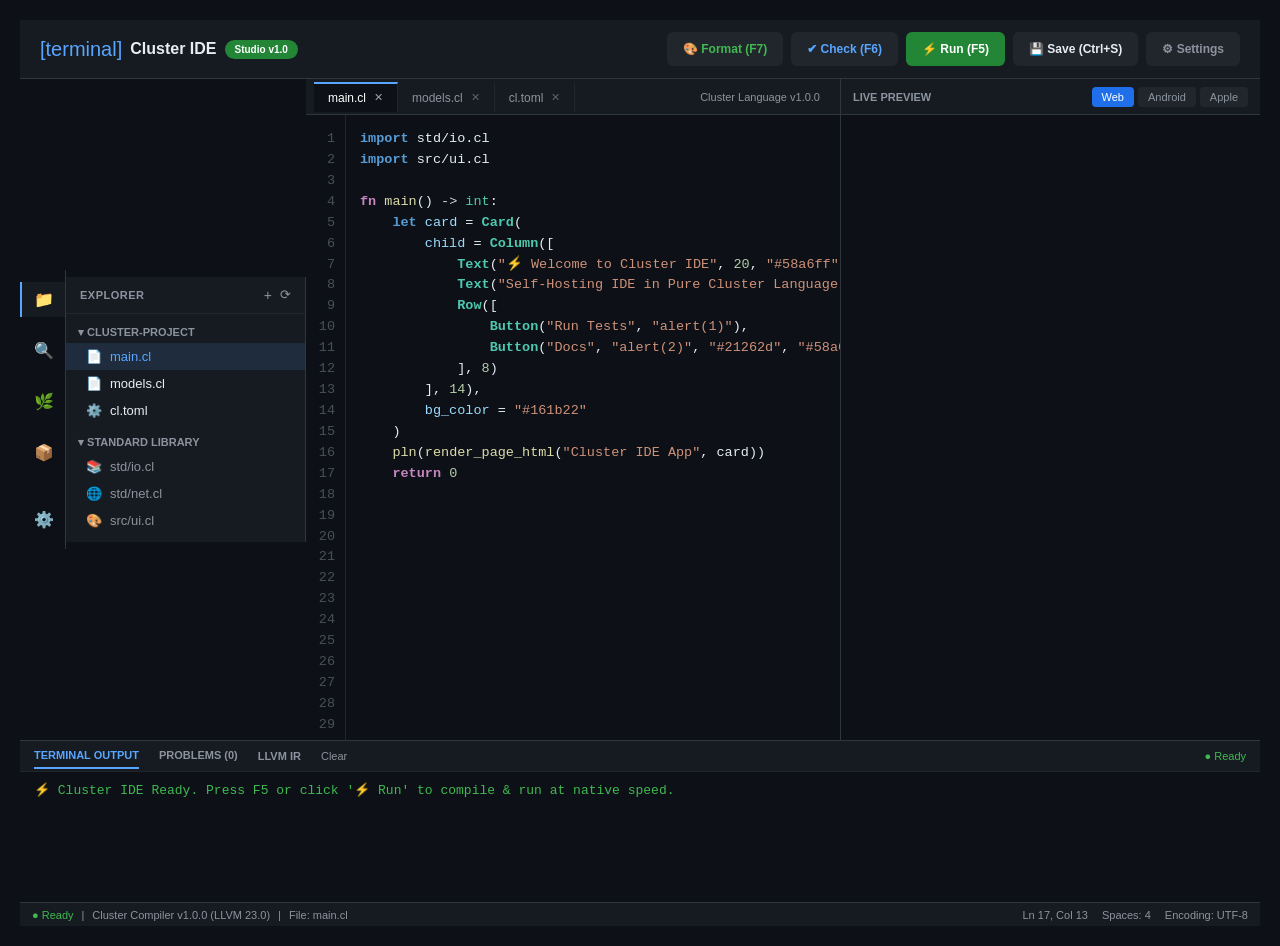
==== web/ide.html @ 1289317f "feat(live): pure Cluster self-hosting web IDE and native compiler server release" ====
<!DOCTYPE html>
<html>
<head>
    <meta charset="utf-8">
    <meta name="viewport" content="width=device-width, initial-scale=1">
    <title>Cluster IDE — Universal Cross-Platform Studio</title>
    <style>
        * { box-sizing: border-box; margin: 0; padding: 0; }
        body { background-color: #0d1117; color: #e6edf3; font-family: -apple-system, BlinkMacSystemFont, 'Segoe UI', Roboto, Helvetica, Arial, sans-serif; display: flex; justify-content: center; align-items: center; min-height: 100vh; padding: 20px; }
        @keyframes cl_spin { 0% { transform: rotate(0deg); } 100% { transform: rotate(360deg); } }
        @keyframes cl_shimmer { 0% { background-position: -200% 0; } 100% { background-position: 200% 0; } }
    </style>
</head>
<body>
<div style="position: relative; display: flex; flex-direction: column; width: 100%; min-height: 100vh; background-color: #0d1117; box-sizing: border-box; overflow: hidden;"><div style="display: flex; flex-direction: row; align-items: center; justify-content: space-between; background-color: #161b22; padding: 12px 20px; border-bottom: 1px solid #30363d; width: 100%; box-sizing: border-box;"><div style="display: flex; align-items: center; gap: 12px;"><div style="display: flex; flex-direction: row; align-items: center; gap: 8px; padding: 0px; box-sizing: border-box;"><span style="font-size: 20px; color: #58a6ff; display: inline-flex; align-items: center; justify-content: center;">[terminal]</span><span style="font-size: 16px; color: #e6edf3; font-weight: 600;">Cluster IDE</span><span style="display: inline-flex; align-items: center; background-color: #238636; color: #ffffff; font-size: 10px; font-weight: 600; padding: 4px 10px; border-radius: 12px;">Studio v1.0</span></div><span style="font-size: 18px; font-weight: 600; color: #e6edf3;"></span></div><div style="display: flex; flex-direction: row; align-items: center; gap: 8px; padding: 0px; box-sizing: border-box;"><button style="background-color: #21262d; color: #3fb950; padding: 10px 16px; border-radius: 6px; font-size: 12px; border: none; cursor: pointer; font-weight: 600; transition: all 0.15s ease;" onclick="ClusterIDE.formatCode()">🎨 Format (F7)</button><button style="background-color: #21262d; color: #58a6ff; padding: 10px 16px; border-radius: 6px; font-size: 12px; border: none; cursor: pointer; font-weight: 600; transition: all 0.15s ease;" onclick="ClusterIDE.checkCode(false)">✔ Check (F6)</button><button style="background-color: #238636; color: #ffffff; padding: 10px 16px; border-radius: 6px; font-size: 12px; border: none; cursor: pointer; font-weight: 600; transition: all 0.15s ease;" onclick="ClusterIDE.runCode()">⚡ Run (F5)</button><button style="background-color: #21262d; color: #e6edf3; padding: 10px 16px; border-radius: 6px; font-size: 12px; border: none; cursor: pointer; font-weight: 600; transition: all 0.15s ease;" onclick="ClusterIDE.saveFile()">💾 Save (Ctrl+S)</button><button style="background-color: #21262d; color: #8b949e; padding: 10px 16px; border-radius: 6px; font-size: 12px; border: none; cursor: pointer; font-weight: 600; transition: all 0.15s ease;" onclick="ClusterIDE.switchPanel('settings')">⚙ Settings</button></div></div><div style="flex: 1; overflow-y: auto; display: flex; flex-direction: column;"><div style="display: flex; flex-direction: column; gap: 0px; padding: 0px; box-sizing: border-box;"><div style="flex: 1; min-width: 0;"><div style="display: flex; flex-direction: row; align-items: center; gap: 0px; padding: 0px; box-sizing: border-box;"><div style="width:46px; background:#0d1117; border-right:1px solid #30363d; display:flex; flex-direction:column; align-items:center; padding:12px 0; gap:16px; flex-shrink:0;"><div class="cl-activity-icon" data-panel="explorer" onclick="ClusterIDE.switchPanel('explorer')" style="color:#58a6ff; cursor:pointer; padding:8px 6px; border-left:2px solid #58a6ff; background:#161b22; width:100%; text-align:center; box-sizing:border-box;" title="Explorer (Files)">📁</div><div class="cl-activity-icon" data-panel="search" onclick="ClusterIDE.switchPanel('search')" style="color:#8b949e; cursor:pointer; padding:8px 6px; border-left:2px solid transparent; width:100%; text-align:center; box-sizing:border-box;" title="Search Across Project">🔍</div><div class="cl-activity-icon" data-panel="git" onclick="ClusterIDE.switchPanel('git')" style="color:#8b949e; cursor:pointer; padding:8px 6px; border-left:2px solid transparent; width:100%; text-align:center; box-sizing:border-box;" title="Source Control (Git)">🌿</div><div class="cl-activity-icon" data-panel="packages" onclick="ClusterIDE.switchPanel('packages')" style="color:#8b949e; cursor:pointer; padding:8px 6px; border-left:2px solid transparent; width:100%; text-align:center; box-sizing:border-box;" title="Standard Library & Packages">📦</div><div style="flex:1;"></div><div class="cl-activity-icon" data-panel="settings" onclick="ClusterIDE.switchPanel('settings')" style="color:#8b949e; cursor:pointer; padding:8px 6px; border-left:2px solid transparent; width:100%; text-align:center; box-sizing:border-box;" title="Compiler Settings">⚙️</div></div><div style="width:240px; background:#161b22; border-right:1px solid #30363d; display:flex; flex-direction:column; flex-shrink:0; overflow:hidden;"><div id="panel-explorer" class="cl-sidebar-view" style="display:flex; flex-direction:column; height:100%;"><div style="display:flex; align-items:center; justify-content:space-between; padding:10px 14px; border-bottom:1px solid #21262d;"><span style="font-size:11px; font-weight:700; color:#8b949e; text-transform:uppercase; letter-spacing:0.5px;">Explorer</span><div style="display:flex; gap:8px;"><span onclick="var n=prompt('New file:'); if(n) ClusterIDE.switchFile(n);" style="cursor:pointer; font-size:14px; color:#8b949e;" title="New File">+</span><span onclick="ClusterIDE.init();" style="cursor:pointer; font-size:13px; color:#8b949e;" title="Refresh">⟳</span></div></div><div style="flex:1; overflow-y:auto; padding:8px 0; font-family:-apple-system, BlinkMacSystemFont, 'Segoe UI', Roboto, sans-serif; font-size:13px;"><div style="padding:4px 12px; color:#8b949e; font-size:11px; font-weight:600;">▾ CLUSTER-PROJECT</div><div class="cl-tree-item" data-file="main.cl" onclick="ClusterIDE.switchFile('main.cl')" style="display:flex; align-items:center; gap:8px; padding:6px 20px; color:#58a6ff; background:rgba(88,166,255,0.12); cursor:pointer; transition:background 0.15s;"><span>📄</span><span>main.cl</span></div><div class="cl-tree-item" data-file="models.cl" onclick="ClusterIDE.switchFile('models.cl')" style="display:flex; align-items:center; gap:8px; padding:6px 20px; color:#e6edf3; cursor:pointer; transition:background 0.15s;"><span>📄</span><span>models.cl</span></div><div class="cl-tree-item" data-file="cl.toml" onclick="ClusterIDE.switchFile('cl.toml')" style="display:flex; align-items:center; gap:8px; padding:6px 20px; color:#e6edf3; cursor:pointer; transition:background 0.15s;"><span>⚙️</span><span>cl.toml</span></div><div style="padding:12px 12px 4px 12px; color:#8b949e; font-size:11px; font-weight:600;">▾ STANDARD LIBRARY</div><div class="cl-tree-item" data-file="std/io.cl" onclick="ClusterIDE.switchFile('std/io.cl')" style="display:flex; align-items:center; gap:8px; padding:6px 20px; color:#8b949e; cursor:pointer;"><span>📚</span><span>std/io.cl</span></div><div class="cl-tree-item" data-file="std/net.cl" onclick="ClusterIDE.switchFile('std/net.cl')" style="display:flex; align-items:center; gap:8px; padding:6px 20px; color:#8b949e; cursor:pointer;"><span>🌐</span><span>std/net.cl</span></div><div class="cl-tree-item" data-file="src/ui.cl" onclick="ClusterIDE.switchFile('src/ui.cl')" style="display:flex; align-items:center; gap:8px; padding:6px 20px; color:#8b949e; cursor:pointer;"><span>🎨</span><span>src/ui.cl</span></div></div></div><div id="panel-search" class="cl-sidebar-view" style="display:none; flex-direction:column; height:100%; padding:12px;"><span style="font-size:11px; font-weight:700; color:#8b949e; text-transform:uppercase;">Search Project</span><input type="text" placeholder="Search symbols or text..." oninput="var q=this.value.toLowerCase(); var res=''; for(var f in ClusterIDE.files){ if(ClusterIDE.files[f].toLowerCase().includes(q)) res += '<div><b style=\'color:#58a6ff\'>' + f + '</b></div>'; } document.getElementById('search-results').innerHTML = res;" style="margin-top:8px; width:100%; background:#0d1117; border:1px solid #30363d; border-radius:4px; padding:6px 10px; color:#e6edf3; font-size:12px; outline:none; box-sizing:border-box;" /><div id="search-results" style="margin-top:12px; font-size:12px; color:#8b949e; display:flex; flex-direction:column; gap:6px; overflow-y:auto;">Type to search across open files...</div></div><div id="panel-git" class="cl-sidebar-view" style="display:none; flex-direction:column; height:100%; padding:12px;"><div style="display:flex; justify-content:space-between; align-items:center;"><span style="font-size:11px; font-weight:700; color:#8b949e; text-transform:uppercase;">Source Control</span><span onclick="ClusterIDE.refreshGitStatus()" style="cursor:pointer; font-size:13px; color:#58a6ff;">⟳</span></div><pre id="git-status-content" style="margin-top:10px; background:#0d1117; border:1px solid #30363d; border-radius:4px; padding:10px; font-family:monospace; font-size:11px; color:#3fb950; overflow:auto; max-height:220px;">Checking repository status...</pre><input type="text" placeholder="Commit message..." style="margin-top:10px; width:100%; background:#0d1117; border:1px solid #30363d; border-radius:4px; padding:6px 10px; color:#e6edf3; font-size:12px; outline:none; box-sizing:border-box;" /><button onclick="alert('Git commit staged!')" style="margin-top:8px; background:#238636; color:#fff; border:none; border-radius:4px; padding:8px; font-size:12px; font-weight:600; cursor:pointer;">Commit Changes</button></div><div id="panel-packages" class="cl-sidebar-view" style="display:none; flex-direction:column; height:100%; padding:12px; overflow-y:auto;"><span style="font-size:11px; font-weight:700; color:#8b949e; text-transform:uppercase;">Installed Packages</span><div style="margin-top:10px; display:flex; flex-direction:column; gap:8px;"><div style="background:#0d1117; border:1px solid #30363d; border-radius:6px; padding:8px 10px;"><b style="color:#58a6ff; font-size:13px;">cluster-ui</b><div style="font-size:11px; color:#8b949e;">v1.0.0 · Declarative UI Framework</div></div><div style="background:#0d1117; border:1px solid #30363d; border-radius:6px; padding:8px 10px;"><b style="color:#3fb950; font-size:13px;">std/io</b><div style="font-size:11px; color:#8b949e;">Built-in · File & Directory Manager</div></div><div style="background:#0d1117; border:1px solid #30363d; border-radius:6px; padding:8px 10px;"><b style="color:#d29922; font-size:13px;">std/net</b><div style="font-size:11px; color:#8b949e;">Built-in · High-Speed Socket & HTTP</div></div></div></div><div id="panel-settings" class="cl-sidebar-view" style="display:none; flex-direction:column; height:100%; padding:12px; overflow-y:auto;"><span style="font-size:11px; font-weight:700; color:#8b949e; text-transform:uppercase;">Compiler Settings</span><div style="margin-top:10px; display:flex; flex-direction:column; gap:10px; font-size:12px;"><label style="color:#e6edf3;">Optimization Level:<select style="margin-top:4px; width:100%; background:#0d1117; color:#fff; border:1px solid #30363d; padding:6px; border-radius:4px;"><option selected>-O3 (Aggressive LLVM)</option><option>-O2 (Standard)</option><option>-O0 (Fast Debug)</option></select></label><label style="color:#e6edf3; display:flex; align-items:center; gap:8px;"><input type="checkbox" checked style="accent-color:#238636;" /> Enable Link-Time Optimization (--lto)</label><label style="color:#e6edf3; display:flex; align-items:center; gap:8px;"><input type="checkbox" style="accent-color:#238636;" /> Thread Sanitizer (--tsan)</label></div></div></div><div style="flex: 1; min-width: 0;"><div style="display: flex; flex-direction: column; gap: 0px; padding: 0px; box-sizing: border-box;"><div id="ide-tab-bar" style="height:36px; background:#161b22; border-bottom:1px solid #30363d; display:flex; align-items:center; padding:0 8px; box-sizing:border-box;"></div><style>#cluster-code-editor::selection { background:rgba(56, 139, 253, 0.4); color:transparent; } #cluster-code-editor::-moz-selection { background:rgba(56, 139, 253, 0.4); color:transparent; } .cl-editor-container pre, .cl-editor-container textarea, .cl-editor-container code { font-family:ui-monospace, SFMono-Regular, Menlo, Monaco, Consolas, monospace !important; font-size:13.5px !important; line-height:1.55 !important; letter-spacing:0px !important; tab-size:4 !important; -moz-tab-size:4 !important; }</style><div class="cl-editor-container" style="display:flex; flex:1; width:100%; height:calc(100vh - 275px); min-height:calc(100vh - 275px); background:#0d1117; overflow:hidden;"><pre id="ide-line-gutter" style="height:calc(100vh - 275px); overflow:hidden; padding:14px 10px; margin:0; color:#484f58; background:#0d1117; border-right:1px solid #21262d; text-align:right; user-select:none; min-width:40px; box-sizing:border-box;">1
2
3
4
5
6
7
8
9
10
11
12
13
14
15
16
17
18
19
20
21
22
23
24
25
26
27
28
29
30</pre><div style="position:relative; flex:1; height:calc(100vh - 275px); min-height:calc(100vh - 275px); overflow:hidden;"><pre id="ide-highlight-layer" aria-hidden="true" style="position:absolute; top:0; left:0; width:100%; height:100%; margin:0; padding:14px; box-sizing:border-box; overflow:hidden; pointer-events:none; background:transparent; border:none; white-space:pre; word-wrap:normal;"><code id="ide-highlight-code" style="white-space:pre; word-wrap:normal;"></code></pre><textarea id="cluster-code-editor" spellcheck="false" style="position:absolute; top:0; left:0; width:100%; height:100%; margin:0; padding:14px; box-sizing:border-box; background:transparent; color:transparent; caret-color:#58a6ff; border:none; outline:none; resize:none; white-space:pre; overflow:auto; z-index:2; word-wrap:normal;"></textarea></div></div></div></div><div style="width:420px; background:#161b22; border-left:1px solid #30363d; display:flex; flex-direction:column; flex-shrink:0;"><div style="height:36px; background:#161b22; border-bottom:1px solid #30363d; display:flex; align-items:center; justify-content:space-between; padding:0 12px; box-sizing:border-box;"><span style="font-size:11px; font-weight:700; color:#8b949e; text-transform:uppercase;">Live Preview</span><div style="display:flex; gap:4px;"><button class="preview-target-btn" data-target="web" onclick="ClusterIDE.setPreviewTarget('web')" style="background:#1f6feb; color:#fff; border:none; padding:4px 10px; border-radius:4px; font-size:11px; cursor:pointer; font-weight:500;">Web</button><button class="preview-target-btn" data-target="android" onclick="ClusterIDE.setPreviewTarget('android')" style="background:#21262d; color:#8b949e; border:none; padding:4px 10px; border-radius:4px; font-size:11px; cursor:pointer; font-weight:500;">Android</button><button class="preview-target-btn" data-target="apple" onclick="ClusterIDE.setPreviewTarget('apple')" style="background:#21262d; color:#8b949e; border:none; padding:4px 10px; border-radius:4px; font-size:11px; cursor:pointer; font-weight:500;">Apple</button></div></div><iframe id="ide-preview-frame" style="width:100%; height:calc(100vh - 275px); border:none; background:#0d1117;"></iframe></div></div></div><div style="height:32px; background:#161b22; border-top:1px solid #30363d; border-bottom:1px solid #21262d; display:flex; align-items:center; justify-content:space-between; padding:0 14px; box-sizing:border-box;"><div style="display:flex; align-items:center; gap:20px;"><span class="cl-console-tab" data-tab="terminal" onclick="ClusterIDE.switchConsoleTab('terminal')" style="font-size:11px; font-weight:700; color:#58a6ff; text-transform:uppercase; cursor:pointer; padding:6px 0; border-bottom:2px solid #58a6ff;">Terminal Output</span><span id="ide-problems-badge" class="cl-console-tab" data-tab="problems" onclick="ClusterIDE.switchConsoleTab('problems')" style="font-size:11px; font-weight:600; color:#8b949e; text-transform:uppercase; cursor:pointer; padding:6px 0; border-bottom:2px solid transparent;">Problems (0)</span><span onclick="ClusterIDE.fetchLlvmIr()" style="font-size:11px; font-weight:600; color:#8b949e; text-transform:uppercase; cursor:pointer; padding:6px 0;" title="Inspect SSA LLVM IR">LLVM IR</span><span onclick="document.getElementById('ide-terminal-output').innerText = '';" style="font-size:11px; color:#8b949e; cursor:pointer;" title="Clear Console Output">Clear</span></div><span id="ide-status-pill" style="font-size:11px; color:#3fb950; font-weight:500;">● Ready</span></div><pre id="ide-terminal-output" style="height:130px; margin:0; padding:10px 14px; background:#0d1117; color:#3fb950; font-family:ui-monospace, SFMono-Regular, Menlo, Monaco, monospace; font-size:13px; line-height:1.45; overflow-y:auto; white-space:pre-wrap; box-sizing:border-box;">⚡ Cluster IDE Ready. Press F5 or click '⚡ Run' to compile & run at native speed.</pre><div id="ide-problems-content" style="display:none; height:130px; background:#0d1117; overflow-y:auto; box-sizing:border-box; flex-direction:column;"><div style="padding:16px; color:#3fb950; font-size:12px; display:flex; align-items:center; gap:8px;"><span>✔</span><span>No diagnostics problems detected across open files. Typecheck clean.</span></div></div></div></div><div style="height:24px; background:#161b22; border-top:1px solid #30363d; display:flex; align-items:center; justify-content:space-between; padding:0 12px; font-size:11px; color:#8b949e; box-sizing:border-box;"><div style="display:flex; align-items:center; gap:8px;"><span style="color:#3fb950;">● Ready</span><span>|</span><span>Cluster Compiler v1.0.0 (LLVM 23.0)</span><span>|</span><span id="ide-status-file">File: main.cl</span></div><div style="display:flex; align-items:center; gap:14px;"><span id="ide-cursor-pos">Ln 1, Col 1</span><span>Spaces: 4</span><span>Encoding: UTF-8</span></div></div><div style="position: absolute; bottom: 80px; right: 24px; z-index: 99;"><div style="flex: 1;"></div></div></div>
<script>
window.Cluster = {
    state: {},
    get: function(k) { return this.state[k] || 0; },
    set: function(k, v) {
        this.state[k] = v;
        var els = document.querySelectorAll('[data-bind="' + k + '"]');
        for (var i = 0; i < els.length; i++) {
            if (els[i].tagName === 'INPUT' || els[i].tagName === 'SELECT') els[i].value = v;
            else els[i].innerText = v;
        }
    },
    dispatch: function(action, payload) {
        if (window.__cluster_reducer) {
            window.__cluster_reducer(this.state, action, payload);
            for (var k in this.state) { this.set(k, this.state[k]); }
        }
    }
};
</script>
<script>
window.ClusterIDE = {
    currentFile: 'main.cl',
    currentPanel: 'explorer',
    currentConsoleTab: 'terminal',
    previewTarget: 'web',
    openTabs: ['main.cl', 'models.cl', 'cl.toml'],
    problems: [],
    checkDebounceTimer: null,
    files: {
        'main.cl': 'import std/io.cl\nimport src/ui.cl\n\nfn main() -> int:\n    let card = Card(\n        child = Column([\n            Text("⚡ Welcome to Cluster IDE", 20, "#58a6ff", true),\n            Text("Self-Hosting IDE in Pure Cluster Language & UI", 13, "#8b949e"),\n            Row([\n                Button("Run Tests", "alert(1)"),\n                Button("Docs", "alert(2)", "#21262d", "#58a6ff")\n            ], 8)\n        ], 14),\n        bg_color = "#161b22"\n    )\n    pln(render_page_html("Cluster IDE App", card))\n    return 0',
        'models.cl': '// Cluster Data Models\nmodel ProjectState:\n    name: string\n    version: string\n    active_files: int\n    is_git_synced: bool\n\nfn default_project() -> ProjectState:\n    return ProjectState(\n        name = "cluster_app",\n        version = "1.0.0",\n        active_files = 3,\n        is_git_synced = true\n    )',
        'cl.toml': '[package]\nname = "cluster-app"\nversion = "1.0.0"\nedition = "2026"\nauthors = ["Developer <dev@cluster-lang.org>"]\n\n[dependencies]\ncluster-ui = { version = "1.0.0", path = "../cluster-ui" }\n\n[build]\nopt-level = 3\nlto = true',
        'std/io.cl': '// Cluster Standard Library: I/O (std/io.cl)\nfn io_read(path: string) -> string: return file_read(path)\nfn io_write(path: string, content: string): file_write(path, content)\nfn io_exists(path: string) -> int: return file_exists(path)',
        'std/net.cl': '// Cluster Standard Library: Networking (std/net.cl)\nfn net_listen(port: int) -> int: return tcp_listen(port)\nfn net_accept(fd: int) -> int: return tcp_accept(fd)',
        'src/ui.cl': '// Cluster UI Framework Re-Export (src/ui.cl)\nimport src/core/widget.cl\nimport src/core/theme.cl\nimport src/core/state.cl\nimport src/core/animation.cl\nimport src/render/html.cl'
    },
    highlightCluster: function(code) {
        if (!code) return '';
        var safe = code
            .replace(/&/g, '&amp;')
            .replace(/</g, '&lt;')
            .replace(/>/g, '&gt;');

        // Single-pass deterministic tokenizer matching VS Code Dark+ color palette
        var tokenRegex = /(\/\/[^\n]*)|(&quot;[\s\S]*?&quot;|"(?:\\.|[^"\\])*"|'(?:\\.|[^'\\])*')|(\b(?:import|let|mut|model|struct|true|false)\b)|(\b(?:fn|return|if|else|while|for|in|break|continue|and|or|not)\b)|(\b(?:int|string|bool|float|char|void)\b)|(\b(?:Card|Column|Row|Text|Button|Box|Badge|AppBar|Scaffold|Icon|Spacer|Expanded|Container|Divider|Image|TextInput|Widget|ProjectState)\b)|(\b[a-zA-Z_][a-zA-Z0-9_]*(?=\s*\())|(\b[a-zA-Z_][a-zA-Z0-9_]*(?=\s*=(?!=)))|(-&gt;|=&gt;)|(\b\d+(?:\.\d+)?\b)/g;

        var result = safe.replace(tokenRegex, function(m, comment, str, declKw, ctrlKw, type, constructor, fnCall, prop, arrow, num) {
            if (comment) return '<span style="color:#6a9955; font-style:italic;">' + comment + '</span>';
            if (str) return '<span style="color:#ce9178;">' + str + '</span>';
            if (declKw) return '<span style="color:#569cd6; font-weight:600;">' + declKw + '</span>';
            if (ctrlKw) return '<span style="color:#c586c0; font-weight:600;">' + ctrlKw + '</span>';
            if (type) return '<span style="color:#4ec9b0;">' + type + '</span>';
            if (constructor) return '<span style="color:#4ec9b0; font-weight:600;">' + constructor + '</span>';
            if (fnCall) return '<span style="color:#dcdcaa;">' + fnCall + '</span>';
            if (prop) return '<span style="color:#9cdcfe;">' + prop + '</span>';
            if (arrow) return '<span style="color:#d4d4d4;">' + arrow + '</span>';
            if (num) return '<span style="color:#b5cea8;">' + num + '</span>';
            return m;
        });

        // Preserve trailing newline for exact textarea height sync
        if (code.endsWith('\n')) result += '\n ';

        return result;
    },
    updateHighlight: function() {
        var editor = document.getElementById('cluster-code-editor');
        var hlCode = document.getElementById('ide-highlight-code');
        if (editor && hlCode) {
            hlCode.innerHTML = this.highlightCluster(editor.value);
        }
    },
    syncScroll: function() {
        var editor = document.getElementById('cluster-code-editor');
        var gutter = document.getElementById('ide-line-gutter');
        var hlLayer = document.getElementById('ide-highlight-layer');
        if (editor) {
            if (gutter) gutter.scrollTop = editor.scrollTop;
            if (hlLayer) {
                hlLayer.scrollTop = editor.scrollTop;
                hlLayer.scrollLeft = editor.scrollLeft;
            }
        }
    },
    init: function() {
        var editor = document.getElementById('cluster-code-editor');
        if (editor) {
            editor.value = this.files[this.currentFile] || '';
            this.updateLineNumbers();
            this.renderTabs();
            this.updateCursorPos();
            this.updateHighlight();
            this.syncScroll();

            editor.addEventListener('scroll', function() {
                ClusterIDE.syncScroll();
            });

            editor.addEventListener('input', function() {
                ClusterIDE.files[ClusterIDE.currentFile] = editor.value;
                ClusterIDE.updateLineNumbers();
                ClusterIDE.updateCursorPos();
                ClusterIDE.updateHighlight();
                ClusterIDE.syncScroll();
                clearTimeout(ClusterIDE.checkDebounceTimer);
                ClusterIDE.checkDebounceTimer = setTimeout(function() {
                    ClusterIDE.checkCode(true);
                }, 600);
            });

            editor.addEventListener('keyup', function() { ClusterIDE.updateCursorPos(); });
            editor.addEventListener('click', function() { ClusterIDE.updateCursorPos(); });

            editor.addEventListener('keydown', function(e) {
                // 1. Smart Auto-Indentation on Enter Key
                if (e.key === 'Enter') {
                    e.preventDefault();
                    var start = this.selectionStart;
                    var end = this.selectionEnd;
                    var val = this.value;

                    // Extract text of current line before cursor
                    var lastNewline = val.lastIndexOf('\n', start - 1);
                    var lineStart = (lastNewline === -1) ? 0 : lastNewline + 1;
                    var currentLine = val.substring(lineStart, start);

                    // Preserve existing leading whitespace
                    var indentMatch = currentLine.match(/^[ \t]*/);
                    var indent = indentMatch ? indentMatch[0] : '';

                    // If line ends with ':' (Cluster/Python block start) or '{' or '[', add 4 spaces
                    var trimmed = currentLine.trimEnd();
                    if (trimmed.endsWith(':') || trimmed.endsWith('{') || trimmed.endsWith('[')) {
                        indent += '    ';
                    }

                    var insertText = '\n' + indent;
                    this.value = val.substring(0, start) + insertText + val.substring(end);
                    this.selectionStart = this.selectionEnd = start + insertText.length;

                    ClusterIDE.files[ClusterIDE.currentFile] = this.value;
                    ClusterIDE.updateLineNumbers();
                    ClusterIDE.updateCursorPos();
                    ClusterIDE.updateHighlight();
                    ClusterIDE.syncScroll();
                    return;
                }

                // 2. Smart Backspace: Unindent 4 spaces if preceded by 4 indentation spaces
                if (e.key === 'Backspace' && this.selectionStart === this.selectionEnd) {
                    var start = this.selectionStart;
                    var lastNewline = this.value.lastIndexOf('\n', start - 1);
                    var lineStart = (lastNewline === -1) ? 0 : lastNewline + 1;
                    var lineBeforeCursor = this.value.substring(lineStart, start);
                    if (lineBeforeCursor.length >= 4 && /^[ ]+$/.test(lineBeforeCursor) && (lineBeforeCursor.length % 4 === 0)) {
                        e.preventDefault();
                        this.value = this.value.substring(0, start - 4) + this.value.substring(start);
                        this.selectionStart = this.selectionEnd = start - 4;
                        ClusterIDE.files[ClusterIDE.currentFile] = this.value;
                        ClusterIDE.updateLineNumbers();
                        ClusterIDE.updateCursorPos();
                        ClusterIDE.updateHighlight();
                        ClusterIDE.syncScroll();
                        return;
                    }
                }

                // 3. Tab Key (Insert 4 spaces)
                if (e.key === 'Tab') {
                    e.preventDefault();
                    var start = this.selectionStart;
                    var end = this.selectionEnd;
                    if (!e.shiftKey) {
                        this.value = this.value.substring(0, start) + '    ' + this.value.substring(end);
                        this.selectionStart = this.selectionEnd = start + 4;
                    } else {
                        // Shift+Tab: Unindent
                        var lastNewline = this.value.lastIndexOf('\n', start - 1);
                        var lineStart = (lastNewline === -1) ? 0 : lastNewline + 1;
                        if (this.value.substring(lineStart, lineStart + 4) === '    ') {
                            this.value = this.value.substring(0, lineStart) + this.value.substring(lineStart + 4);
                            this.selectionStart = this.selectionEnd = Math.max(lineStart, start - 4);
                        }
                    }
                    ClusterIDE.updateLineNumbers();
                    ClusterIDE.updateHighlight();
                    ClusterIDE.syncScroll();
                    return;
                }

                // 4. Save File Shortcut (Ctrl+S / Cmd+S)
                if ((e.ctrlKey || e.metaKey) && e.key === 's') {
                    e.preventDefault();
                    ClusterIDE.saveFile();
                }
            });
        }
    },
    switchPanel: function(panelName) {
        this.currentPanel = panelName;
        document.querySelectorAll('.cl-activity-icon').forEach(function(el) {
            if (el.getAttribute('data-panel') === panelName) {
                el.style.color = '#58a6ff';
                el.style.borderLeft = '2px solid #58a6ff';
                el.style.backgroundColor = '#161b22';
            } else {
                el.style.color = '#8b949e';
                el.style.borderLeft = '2px solid transparent';
                el.style.backgroundColor = 'transparent';
            }
        });
        document.querySelectorAll('.cl-sidebar-view').forEach(function(el) {
            if (el.getAttribute('id') === 'panel-' + panelName) {
                el.style.display = 'flex';
            } else {
                el.style.display = 'none';
            }
        });
        if (panelName === 'git') this.refreshGitStatus();
    },
    switchConsoleTab: function(tabName) {
        this.currentConsoleTab = tabName;
        document.querySelectorAll('.cl-console-tab').forEach(function(el) {
            if (el.getAttribute('data-tab') === tabName) {
                el.style.color = '#58a6ff';
                el.style.borderBottom = '2px solid #58a6ff';
            } else {
                el.style.color = '#8b949e';
                el.style.borderBottom = '2px solid transparent';
            }
        });
        var termView = document.getElementById('ide-terminal-output');
        var probView = document.getElementById('ide-problems-content');
        if (termView && probView) {
            if (tabName === 'problems') {
                termView.style.display = 'none';
                probView.style.display = 'flex';
            } else {
                termView.style.display = 'block';
                probView.style.display = 'none';
            }
        }
    },
    switchFile: function(filename) {
        var editor = document.getElementById('cluster-code-editor');
        var gutter = document.getElementById('ide-line-gutter');
        if (!editor) return;
        this.files[this.currentFile] = editor.value;
        this.currentFile = filename;
        if (this.openTabs.indexOf(filename) === -1) {
            this.openTabs.push(filename);
        }
        editor.value = this.files[filename] || '';
        this.updateLineNumbers();
        this.renderTabs();
        this.updateCursorPos();
        this.updateHighlight();
        if (gutter) gutter.scrollTop = 0;
        editor.scrollTop = 0;
        editor.scrollLeft = 0;
        this.syncScroll();
        var statusFile = document.getElementById('ide-status-file');
        if (statusFile) statusFile.innerText = 'File: ' + filename;
        document.querySelectorAll('.cl-tree-item').forEach(function(el) {
            if (el.getAttribute('data-file') === filename) {
                el.style.backgroundColor = 'rgba(88, 166, 255, 0.15)';
                el.style.color = '#58a6ff';
            } else {
                el.style.backgroundColor = 'transparent';
                el.style.color = '#e6edf3';
            }
        });
    },
    closeTab: function(e, filename) {
        e.stopPropagation();
        var idx = this.openTabs.indexOf(filename);
        if (idx !== -1 && this.openTabs.length > 1) {
            this.openTabs.splice(idx, 1);
            if (this.currentFile === filename) {
                this.switchFile(this.openTabs[Math.max(0, idx - 1)]);
            } else {
                this.renderTabs();
            }
        }
    },
    renderTabs: function() {
        var container = document.getElementById('ide-tab-bar');
        if (!container) return;
        var html = '';
        for (var i = 0; i < this.openTabs.length; i++) {
            var f = this.openTabs[i];
            var isActive = (f === this.currentFile);
            var bg = isActive ? '#0d1117' : '#161b22';
            var border = isActive ? '2px solid #58a6ff' : '2px solid transparent';
            var color = isActive ? '#ffffff' : '#8b949e';
            html += '<div onclick="ClusterIDE.switchFile(\'' + f + '\')" style="padding:7px 14px; font-size:12px; font-weight:500; color:' + color + '; background:' + bg + '; border-top:' + border + '; cursor:pointer; display:flex; align-items:center; gap:8px; border-right:1px solid #21262d;"><span>' + f + '</span><span onclick="ClusterIDE.closeTab(event, \'' + f + '\')" style="opacity:0.6; font-size:11px;">✕</span></div>';
        }
        html += '<div style="flex:1;"></div><span style="font-size:11px; color:#8b949e; padding-right:12px;">Cluster Language v1.0.0</span>';
        container.innerHTML = html;
    },
    saveFile: function() {
        var editor = document.getElementById('cluster-code-editor');
        var statusPill = document.getElementById('ide-status-pill');
        if (!editor) return;
        this.files[this.currentFile] = editor.value;
        var payload = this.currentFile + '\n' + editor.value;
        fetch('/api/save', {
            method: 'POST',
            headers: { 'Content-Type': 'text/plain' },
            body: payload
        }).then(function(res) { return res.text(); })
        .then(function(msg) {
            if (statusPill) {
                var now = new Date();
                var timeStr = now.getHours() + ':' + String(now.getMinutes()).padStart(2, '0') + ':' + String(now.getSeconds()).padStart(2, '0');
                statusPill.innerText = '✔ Saved (' + timeStr + ')';
                statusPill.style.color = '#3fb950';
            }
        });
    },
    formatCode: function() {
        var editor = document.getElementById('cluster-code-editor');
        var statusBadge = document.getElementById('ide-status-pill');
        if (!editor) return;
        if (statusBadge) { statusBadge.innerText = '🎨 Formatting...'; statusBadge.style.color = '#d29922'; }
        fetch('/api/format', {
            method: 'POST',
            headers: { 'Content-Type': 'text/plain' },
            body: editor.value
        }).then(function(res) { return res.text(); })
        .then(function(formattedCode) {
            editor.value = formattedCode;
            ClusterIDE.files[ClusterIDE.currentFile] = formattedCode;
            ClusterIDE.updateLineNumbers();
            ClusterIDE.updateHighlight();
            ClusterIDE.syncScroll();
            if (statusBadge) {
                statusBadge.innerText = '✔ Formatted';
                statusBadge.style.color = '#3fb950';
            }
        }).catch(function(err) {
            if (statusBadge) { statusBadge.innerText = '✖ Format Error'; statusBadge.style.color = '#f85149'; }
        });
    },
    jumpToLine: function(targetLine, targetCol) {
        var editor = document.getElementById('cluster-code-editor');
        if (!editor) return;
        var lines = editor.value.split('\n');
        var lineIdx = Math.max(1, Math.min(targetLine, lines.length)) - 1;
        var colIdx = Math.max(1, targetCol || 1) - 1;
        var offset = 0;
        for (var i = 0; i < lineIdx; i++) offset += lines[i].length + 1;
        offset += Math.min(colIdx, lines[lineIdx].length);
        editor.focus();
        editor.setSelectionRange(offset, offset);
        editor.scrollTop = Math.max(0, (lineIdx - 4) * 21);
        this.syncScroll();
        this.updateCursorPos();
    },
    parseDiagnostics: function(rawText) {
        var list = [];
        var lines = rawText.split('\n');
        for (var i = 0; i < lines.length; i++) {
            var l = lines[i];
            var m = l.match(/:(\d+):(\d+):\s*(error|warning)(?:\[(.*?)\])?:\s*(.*)/i);
            if (m) {
                list.push({
                    line: parseInt(m[1], 10),
                    col: parseInt(m[2], 10),
                    type: (m[3] || 'error').toLowerCase(),
                    code: m[4] || '',
                    msg: m[5] || l
                });
            }
        }
        this.problems = list;
        this.renderProblems();
    },
    renderProblems: function() {
        var container = document.getElementById('ide-problems-content');
        var badge = document.getElementById('ide-problems-badge');
        if (badge) {
            badge.innerText = 'Problems (' + this.problems.length + ')';
            badge.style.color = (this.problems.length > 0) ? '#f85149' : '#8b949e';
        }
        if (!container) return;
        if (this.problems.length === 0) {
            container.innerHTML = '<div style="padding:16px; color:#3fb950; font-size:12px; display:flex; align-items:center; gap:8px;"><span>✔</span><span>No diagnostics problems detected across open files. Typecheck clean.</span></div>';
            return;
        }
        var html = '<div style="display:flex; flex-direction:column; gap:4px; padding:8px;">';
        for (var i = 0; i < this.problems.length; i++) {
            var p = this.problems[i];
            var icon = (p.type === 'error') ? '✖' : '⚠';
            var color = (p.type === 'error') ? '#f85149' : '#d29922';
            html += '<div onclick="ClusterIDE.jumpToLine(' + p.line + ', ' + p.col + ')" style="display:flex; align-items:center; gap:10px; padding:6px 10px; background:#161b22; border-left:3px solid ' + color + '; border-radius:4px; font-size:12px; cursor:pointer; color:#e6edf3;" onmouseover="this.style.background=\'#21262d\'" onmouseout="this.style.background=\'#161b22\'">';
            html += '<span style="color:' + color + '; font-weight:700;">' + icon + '</span>';
            html += '<span style="background:#21262d; color:#8b949e; padding:2px 6px; border-radius:3px; font-family:monospace; font-size:11px;">Ln ' + p.line + ', Col ' + p.col + '</span>';
            if (p.code) html += '<span style="color:' + color + '; font-family:monospace; font-size:11px;">[' + p.code + ']</span>';
            html += '<span style="flex:1; overflow:hidden; text-overflow:ellipsis; white-space:nowrap;">' + p.msg + '</span>';
            html += '<span style="color:#58a6ff; font-size:11px;">Jump ➔</span>';
            html += '</div>';
        }
        html += '</div>';
        container.innerHTML = html;
    },
    refreshGitStatus: function() {
        var gitList = document.getElementById('git-status-content');
        if (!gitList) return;
        gitList.innerText = 'Checking repository status...';
        fetch('/api/git-status')
        .then(function(res) { return res.text(); })
        .then(function(text) {
            gitList.innerText = text;
        });
    },
    updateCursorPos: function() {
        var editor = document.getElementById('cluster-code-editor');
        var posLabel = document.getElementById('ide-cursor-pos');
        if (!editor || !posLabel) return;
        var textBefore = editor.value.substring(0, editor.selectionStart);
        var lines = textBefore.split('\n');
        var row = lines.length;
        var col = lines[lines.length - 1].length + 1;
        posLabel.innerText = 'Ln ' + row + ', Col ' + col;
    },
    updateLineNumbers: function() {
        var editor = document.getElementById('cluster-code-editor');
        var gutter = document.getElementById('ide-line-gutter');
        if (editor && gutter) {
            var lines = editor.value.split('\n').length;
            var nums = '';
            for (var i = 1; i <= Math.max(lines, 30); i++) nums += i + '\n';
            gutter.innerText = nums;
        }
    },
    renderAnsi: function(text) {
        if (!text) return '';
        var escaped = text.replace(/&/g, '&amp;').replace(/</g, '&lt;').replace(/>/g, '&gt;');
        var formatted = escaped
            .replace(/\u001b\[92m|\u001b\[32m/g, '<span style="color:#3fb950; font-weight:600;">')
            .replace(/\u001b\[91m|\u001b\[31m/g, '<span style="color:#f85149; font-weight:600;">')
            .replace(/\u001b\[93m|\u001b\[33m/g, '<span style="color:#d29922; font-weight:600;">')
            .replace(/\u001b\[94m|\u001b\[34m/g, '<span style="color:#58a6ff; font-weight:600;">')
            .replace(/\u001b\[0m/g, '</span>')
            .replace(/\u001b\[[0-9;]*m/g, '');
        return formatted;
    },
    runCode: function() {
        var editor = document.getElementById('cluster-code-editor');
        var consoleOut = document.getElementById('ide-terminal-output');
        var statusBadge = document.getElementById('ide-status-pill');
        if (!editor || !consoleOut) return;
        this.switchConsoleTab('terminal');
        if (statusBadge) { statusBadge.innerText = '⚡ Compiling...'; statusBadge.style.color = '#d29922'; }
        consoleOut.innerHTML = '<span style="color:#8b949e;">Compiling target (-O3) via Cluster LLVM pipeline...</span>\n';
        var startTime = performance.now();
        fetch('/api/run', {
            method: 'POST',
            headers: { 'Content-Type': 'text/plain' },
            body: editor.value
        }).then(function(res) { return res.text(); })
        .then(function(output) {
            var duration = ((performance.now() - startTime) / 1000).toFixed(2);
            consoleOut.innerHTML = ClusterIDE.renderAnsi(output);
            ClusterIDE.parseDiagnostics(output);
            var clean = output.replace(/\u001b\[[0-9;]*m/g, '');
            if (statusBadge) {
                if (clean.includes('Finished') && (clean.includes('target(s)') || clean.includes('build'))) {
                    statusBadge.innerText = '✔ Success (' + duration + 's)';
                    statusBadge.style.color = '#3fb950';
                } else if (clean.includes('error') || clean.includes('Error')) {
                    statusBadge.innerText = '✖ Build Error';
                    statusBadge.style.color = '#f85149';
                    if (ClusterIDE.problems.length > 0) ClusterIDE.switchConsoleTab('problems');
                } else {
                    statusBadge.innerText = '✔ Complete (' + duration + 's)';
                    statusBadge.style.color = '#3fb950';
                }
            }
            ClusterIDE.updatePreview(output);
        }).catch(function(err) {
            consoleOut.innerText = 'Network error: ' + err.message;
            if (statusBadge) { statusBadge.innerText = '✖ Network Error'; statusBadge.style.color = '#f85149'; }
        });
    },
    checkCode: function(isSilent) {
        var editor = document.getElementById('cluster-code-editor');
        var consoleOut = document.getElementById('ide-terminal-output');
        var statusBadge = document.getElementById('ide-status-pill');
        if (!editor || !consoleOut) return;
        if (!isSilent) {
            this.switchConsoleTab('terminal');
            consoleOut.innerHTML = '<span style="color:#8b949e;">Running Pratt parser & typecheck...</span>\n';
        }
        fetch('/api/check', {
            method: 'POST',
            headers: { 'Content-Type': 'text/plain' },
            body: editor.value
        }).then(function(res) { return res.text(); })
        .then(function(output) {
            if (!isSilent) consoleOut.innerHTML = ClusterIDE.renderAnsi(output);
            ClusterIDE.parseDiagnostics(output);
            var clean = output.replace(/\u001b\[[0-9;]*m/g, '');
            if (statusBadge) {
                if (clean.includes('ok') || clean.includes('PASSED') || clean.includes('clean')) {
                    statusBadge.innerText = '✔ Typecheck OK';
                    statusBadge.style.color = '#3fb950';
                } else {
                    statusBadge.innerText = '✖ Type Error';
                    statusBadge.style.color = '#f85149';
                    if (!isSilent && ClusterIDE.problems.length > 0) ClusterIDE.switchConsoleTab('problems');
                }
            }
        });
    },
    fetchLlvmIr: function() {
        var editor = document.getElementById('cluster-code-editor');
        var consoleOut = document.getElementById('ide-terminal-output');
        if (!editor || !consoleOut) return;
        this.switchConsoleTab('terminal');
        consoleOut.innerText = 'Emitting SSA LLVM IR...\n';
        fetch('/api/llvm', {
            method: 'POST',
            headers: { 'Content-Type': 'text/plain' },
            body: editor.value
        }).then(function(res) { return res.text(); })
        .then(function(output) {
            consoleOut.innerText = output;
        });
    },
    updatePreview: function(rawOutput) {
        var previewFrame = document.getElementById('ide-preview-frame');
        if (!previewFrame) return;
        var htmlContent = '';
        if (rawOutput.includes('<!DOCTYPE html>')) {
            var start = rawOutput.indexOf('<!DOCTYPE html>');
            htmlContent = rawOutput.substring(start);
        } else {
            htmlContent = '<div style="padding:24px; color:#e6edf3; font-family:sans-serif; background:#0d1117;"><h3 style="color:#58a6ff;">Program Stdout</h3><pre style="color:#3fb950; font-family:monospace; line-height:1.5;">' + rawOutput + '</pre></div>';
        }
        previewFrame.srcdoc = htmlContent;
    },
    setPreviewTarget: function(target) {
        this.previewTarget = target;
        document.querySelectorAll('.preview-target-btn').forEach(function(b) {
            if (b.getAttribute('data-target') === target) {
                b.style.backgroundColor = '#1f6feb';
                b.style.color = '#ffffff';
            } else {
                b.style.backgroundColor = '#21262d';
                b.style.color = '#8b949e';
            }
        });
        var previewFrame = document.getElementById('ide-preview-frame');
        if (target === 'android' && previewFrame) {
            previewFrame.srcdoc = '<div style="padding:20px; color:#e6edf3; font-family:monospace; background:#0d1117;"><h4 style="color:#3fb950;">&lt;Android Jetpack XML Layout View&gt;</h4><pre style="color:#8b949e;">&lt;androidx.constraintlayout.widget.ConstraintLayout\n    xmlns:android="http://schemas.android.com/apk/res/android"\n    android:layout_width="match_parent"\n    android:layout_height="match_parent"&gt;\n    &lt;!-- Generated by Cluster UI Android Target --&gt;\n&lt;/androidx.constraintlayout.widget.ConstraintLayout&gt;</pre></div>';
        } else if (target === 'apple' && previewFrame) {
            previewFrame.srcdoc = '<div style="padding:20px; color:#e6edf3; font-family:monospace; background:#0d1117;"><h4 style="color:#58a6ff;">// Apple SwiftUI View Representation</h4><pre style="color:#8b949e;">import SwiftUI\n\nstruct ContentView: View {\n    var body: some View {\n        VStack(spacing: 12) {\n            Text("Cluster UI on Apple Metal")\n        }\n    }\n}</pre></div>';
        } else {
            this.runCode();
        }
    }
};

window.addEventListener('DOMContentLoaded', function() {
    ClusterIDE.init();
    window.addEventListener('keydown', function(e) {
        if (e.key === 'F5') { e.preventDefault(); ClusterIDE.runCode(); }
        if (e.key === 'F6') { e.preventDefault(); ClusterIDE.checkCode(false); }
        if (e.key === 'F7') { e.preventDefault(); ClusterIDE.formatCode(); }
    });
});

</script>

</body>
</html>
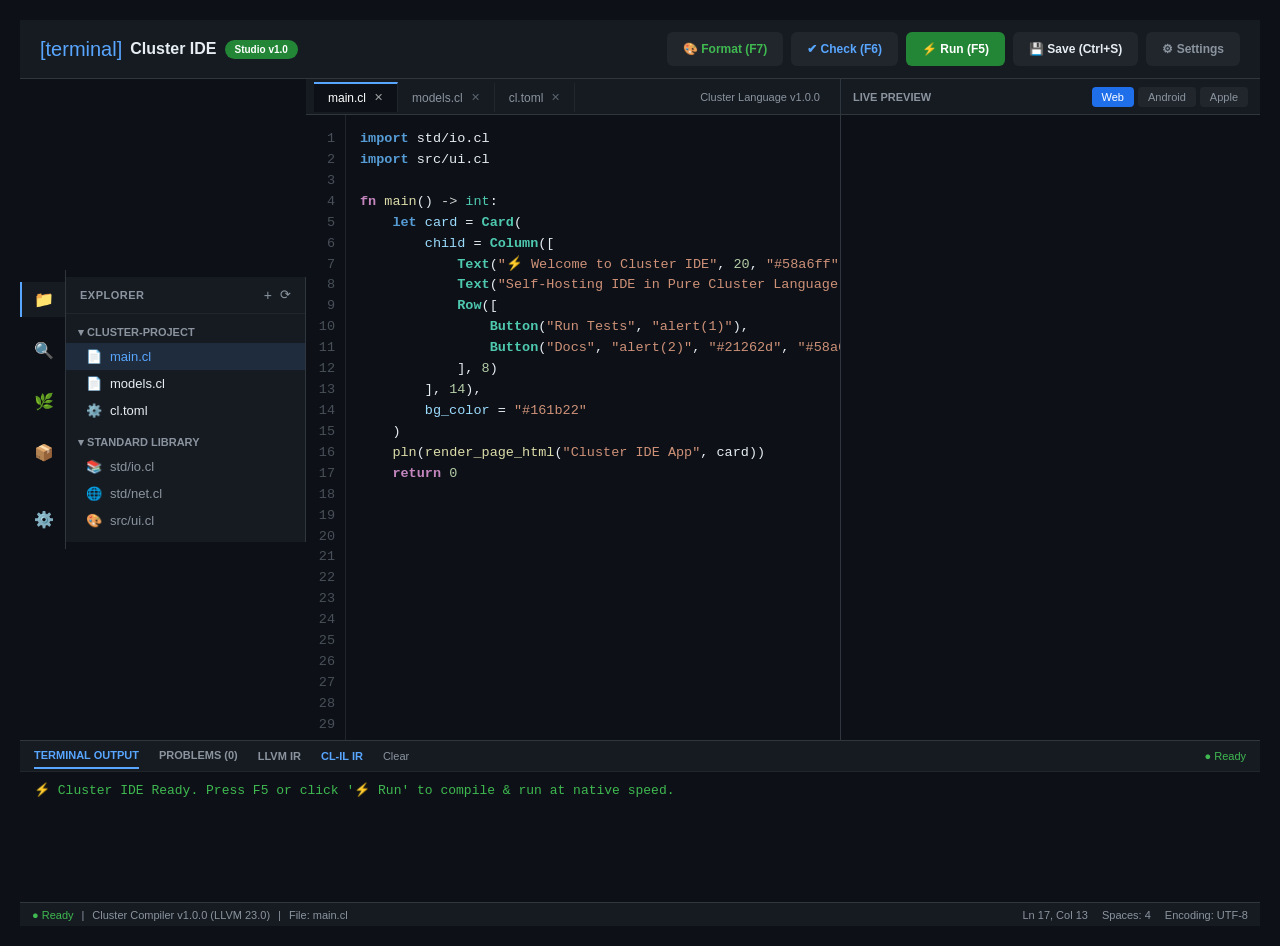
==== commit b7e58a98: "feat(backend): add CL-IL secondary intermediate language engine & backend toggle" ====
--- a/web/ide.html
+++ b/web/ide.html
@@ -41,7 +41,7 @@
 27
 28
 29
-30</pre><div style="position:relative; flex:1; height:calc(100vh - 275px); min-height:calc(100vh - 275px); overflow:hidden;"><pre id="ide-highlight-layer" aria-hidden="true" style="position:absolute; top:0; left:0; width:100%; height:100%; margin:0; padding:14px; box-sizing:border-box; overflow:hidden; pointer-events:none; background:transparent; border:none; white-space:pre; word-wrap:normal;"><code id="ide-highlight-code" style="white-space:pre; word-wrap:normal;"></code></pre><textarea id="cluster-code-editor" spellcheck="false" style="position:absolute; top:0; left:0; width:100%; height:100%; margin:0; padding:14px; box-sizing:border-box; background:transparent; color:transparent; caret-color:#58a6ff; border:none; outline:none; resize:none; white-space:pre; overflow:auto; z-index:2; word-wrap:normal;"></textarea></div></div></div></div><div style="width:420px; background:#161b22; border-left:1px solid #30363d; display:flex; flex-direction:column; flex-shrink:0;"><div style="height:36px; background:#161b22; border-bottom:1px solid #30363d; display:flex; align-items:center; justify-content:space-between; padding:0 12px; box-sizing:border-box;"><span style="font-size:11px; font-weight:700; color:#8b949e; text-transform:uppercase;">Live Preview</span><div style="display:flex; gap:4px;"><button class="preview-target-btn" data-target="web" onclick="ClusterIDE.setPreviewTarget('web')" style="background:#1f6feb; color:#fff; border:none; padding:4px 10px; border-radius:4px; font-size:11px; cursor:pointer; font-weight:500;">Web</button><button class="preview-target-btn" data-target="android" onclick="ClusterIDE.setPreviewTarget('android')" style="background:#21262d; color:#8b949e; border:none; padding:4px 10px; border-radius:4px; font-size:11px; cursor:pointer; font-weight:500;">Android</button><button class="preview-target-btn" data-target="apple" onclick="ClusterIDE.setPreviewTarget('apple')" style="background:#21262d; color:#8b949e; border:none; padding:4px 10px; border-radius:4px; font-size:11px; cursor:pointer; font-weight:500;">Apple</button></div></div><iframe id="ide-preview-frame" style="width:100%; height:calc(100vh - 275px); border:none; background:#0d1117;"></iframe></div></div></div><div style="height:32px; background:#161b22; border-top:1px solid #30363d; border-bottom:1px solid #21262d; display:flex; align-items:center; justify-content:space-between; padding:0 14px; box-sizing:border-box;"><div style="display:flex; align-items:center; gap:20px;"><span class="cl-console-tab" data-tab="terminal" onclick="ClusterIDE.switchConsoleTab('terminal')" style="font-size:11px; font-weight:700; color:#58a6ff; text-transform:uppercase; cursor:pointer; padding:6px 0; border-bottom:2px solid #58a6ff;">Terminal Output</span><span id="ide-problems-badge" class="cl-console-tab" data-tab="problems" onclick="ClusterIDE.switchConsoleTab('problems')" style="font-size:11px; font-weight:600; color:#8b949e; text-transform:uppercase; cursor:pointer; padding:6px 0; border-bottom:2px solid transparent;">Problems (0)</span><span onclick="ClusterIDE.fetchLlvmIr()" style="font-size:11px; font-weight:600; color:#8b949e; text-transform:uppercase; cursor:pointer; padding:6px 0;" title="Inspect SSA LLVM IR">LLVM IR</span><span onclick="document.getElementById('ide-terminal-output').innerText = '';" style="font-size:11px; color:#8b949e; cursor:pointer;" title="Clear Console Output">Clear</span></div><span id="ide-status-pill" style="font-size:11px; color:#3fb950; font-weight:500;">● Ready</span></div><pre id="ide-terminal-output" style="height:130px; margin:0; padding:10px 14px; background:#0d1117; color:#3fb950; font-family:ui-monospace, SFMono-Regular, Menlo, Monaco, monospace; font-size:13px; line-height:1.45; overflow-y:auto; white-space:pre-wrap; box-sizing:border-box;">⚡ Cluster IDE Ready. Press F5 or click '⚡ Run' to compile & run at native speed.</pre><div id="ide-problems-content" style="display:none; height:130px; background:#0d1117; overflow-y:auto; box-sizing:border-box; flex-direction:column;"><div style="padding:16px; color:#3fb950; font-size:12px; display:flex; align-items:center; gap:8px;"><span>✔</span><span>No diagnostics problems detected across open files. Typecheck clean.</span></div></div></div></div><div style="height:24px; background:#161b22; border-top:1px solid #30363d; display:flex; align-items:center; justify-content:space-between; padding:0 12px; font-size:11px; color:#8b949e; box-sizing:border-box;"><div style="display:flex; align-items:center; gap:8px;"><span style="color:#3fb950;">● Ready</span><span>|</span><span>Cluster Compiler v1.0.0 (LLVM 23.0)</span><span>|</span><span id="ide-status-file">File: main.cl</span></div><div style="display:flex; align-items:center; gap:14px;"><span id="ide-cursor-pos">Ln 1, Col 1</span><span>Spaces: 4</span><span>Encoding: UTF-8</span></div></div><div style="position: absolute; bottom: 80px; right: 24px; z-index: 99;"><div style="flex: 1;"></div></div></div>
+30</pre><div style="position:relative; flex:1; height:calc(100vh - 275px); min-height:calc(100vh - 275px); overflow:hidden;"><pre id="ide-highlight-layer" aria-hidden="true" style="position:absolute; top:0; left:0; width:100%; height:100%; margin:0; padding:14px; box-sizing:border-box; overflow:hidden; pointer-events:none; background:transparent; border:none; white-space:pre; word-wrap:normal;"><code id="ide-highlight-code" style="white-space:pre; word-wrap:normal;"></code></pre><textarea id="cluster-code-editor" spellcheck="false" style="position:absolute; top:0; left:0; width:100%; height:100%; margin:0; padding:14px; box-sizing:border-box; background:transparent; color:transparent; caret-color:#58a6ff; border:none; outline:none; resize:none; white-space:pre; overflow:auto; z-index:2; word-wrap:normal;"></textarea></div></div></div></div><div style="width:420px; background:#161b22; border-left:1px solid #30363d; display:flex; flex-direction:column; flex-shrink:0;"><div style="height:36px; background:#161b22; border-bottom:1px solid #30363d; display:flex; align-items:center; justify-content:space-between; padding:0 12px; box-sizing:border-box;"><span style="font-size:11px; font-weight:700; color:#8b949e; text-transform:uppercase;">Live Preview</span><div style="display:flex; gap:4px;"><button class="preview-target-btn" data-target="web" onclick="ClusterIDE.setPreviewTarget('web')" style="background:#1f6feb; color:#fff; border:none; padding:4px 10px; border-radius:4px; font-size:11px; cursor:pointer; font-weight:500;">Web</button><button class="preview-target-btn" data-target="android" onclick="ClusterIDE.setPreviewTarget('android')" style="background:#21262d; color:#8b949e; border:none; padding:4px 10px; border-radius:4px; font-size:11px; cursor:pointer; font-weight:500;">Android</button><button class="preview-target-btn" data-target="apple" onclick="ClusterIDE.setPreviewTarget('apple')" style="background:#21262d; color:#8b949e; border:none; padding:4px 10px; border-radius:4px; font-size:11px; cursor:pointer; font-weight:500;">Apple</button></div></div><iframe id="ide-preview-frame" style="width:100%; height:calc(100vh - 275px); border:none; background:#0d1117;"></iframe></div></div></div><div style="height:32px; background:#161b22; border-top:1px solid #30363d; border-bottom:1px solid #21262d; display:flex; align-items:center; justify-content:space-between; padding:0 14px; box-sizing:border-box;"><div style="display:flex; align-items:center; gap:20px;"><span class="cl-console-tab" data-tab="terminal" onclick="ClusterIDE.switchConsoleTab('terminal')" style="font-size:11px; font-weight:700; color:#58a6ff; text-transform:uppercase; cursor:pointer; padding:6px 0; border-bottom:2px solid #58a6ff;">Terminal Output</span><span id="ide-problems-badge" class="cl-console-tab" data-tab="problems" onclick="ClusterIDE.switchConsoleTab('problems')" style="font-size:11px; font-weight:600; color:#8b949e; text-transform:uppercase; cursor:pointer; padding:6px 0; border-bottom:2px solid transparent;">Problems (0)</span><span onclick="ClusterIDE.fetchLlvmIr()" style="font-size:11px; font-weight:600; color:#8b949e; text-transform:uppercase; cursor:pointer; padding:6px 0;" title="Inspect SSA LLVM IR">LLVM IR</span><span onclick="ClusterIDE.fetchClilIr()" style="font-size:11px; font-weight:600; color:#58a6ff; text-transform:uppercase; cursor:pointer; padding:6px 0;" title="Inspect CL-IL SSA IR">CL-IL IR</span><span onclick="document.getElementById('ide-terminal-output').innerText = '';" style="font-size:11px; color:#8b949e; cursor:pointer;" title="Clear Console Output">Clear</span></div><span id="ide-status-pill" style="font-size:11px; color:#3fb950; font-weight:500;">● Ready</span></div><pre id="ide-terminal-output" style="height:130px; margin:0; padding:10px 14px; background:#0d1117; color:#3fb950; font-family:ui-monospace, SFMono-Regular, Menlo, Monaco, monospace; font-size:13px; line-height:1.45; overflow-y:auto; white-space:pre-wrap; box-sizing:border-box;">⚡ Cluster IDE Ready. Press F5 or click '⚡ Run' to compile & run at native speed.</pre><div id="ide-problems-content" style="display:none; height:130px; background:#0d1117; overflow-y:auto; box-sizing:border-box; flex-direction:column;"><div style="padding:16px; color:#3fb950; font-size:12px; display:flex; align-items:center; gap:8px;"><span>✔</span><span>No diagnostics problems detected across open files. Typecheck clean.</span></div></div></div></div><div style="height:24px; background:#161b22; border-top:1px solid #30363d; display:flex; align-items:center; justify-content:space-between; padding:0 12px; font-size:11px; color:#8b949e; box-sizing:border-box;"><div style="display:flex; align-items:center; gap:8px;"><span style="color:#3fb950;">● Ready</span><span>|</span><span>Cluster Compiler v1.0.0 (LLVM 23.0)</span><span>|</span><span id="ide-status-file">File: main.cl</span></div><div style="display:flex; align-items:center; gap:14px;"><span id="ide-cursor-pos">Ln 1, Col 1</span><span>Spaces: 4</span><span>Encoding: UTF-8</span></div></div><div style="position: absolute; bottom: 80px; right: 24px; z-index: 99;"><div style="flex: 1;"></div></div></div>
 <script>
 window.Cluster = {
     state: {},
@@ -574,6 +574,21 @@
             consoleOut.innerText = output;
         });
     },
+    fetchClilIr: function() {
+        var editor = document.getElementById('cluster-code-editor');
+        var consoleOut = document.getElementById('ide-terminal-output');
+        if (!editor || !consoleOut) return;
+        this.switchConsoleTab('terminal');
+        consoleOut.innerText = 'Emitting SSA CL-IL IR...\n';
+        fetch('/api/clil', {
+            method: 'POST',
+            headers: { 'Content-Type': 'text/plain' },
+            body: editor.value
+        }).then(function(res) { return res.text(); })
+        .then(function(output) {
+            consoleOut.innerText = output;
+        });
+    },
     updatePreview: function(rawOutput) {
         var previewFrame = document.getElementById('ide-preview-frame');
         if (!previewFrame) return;
